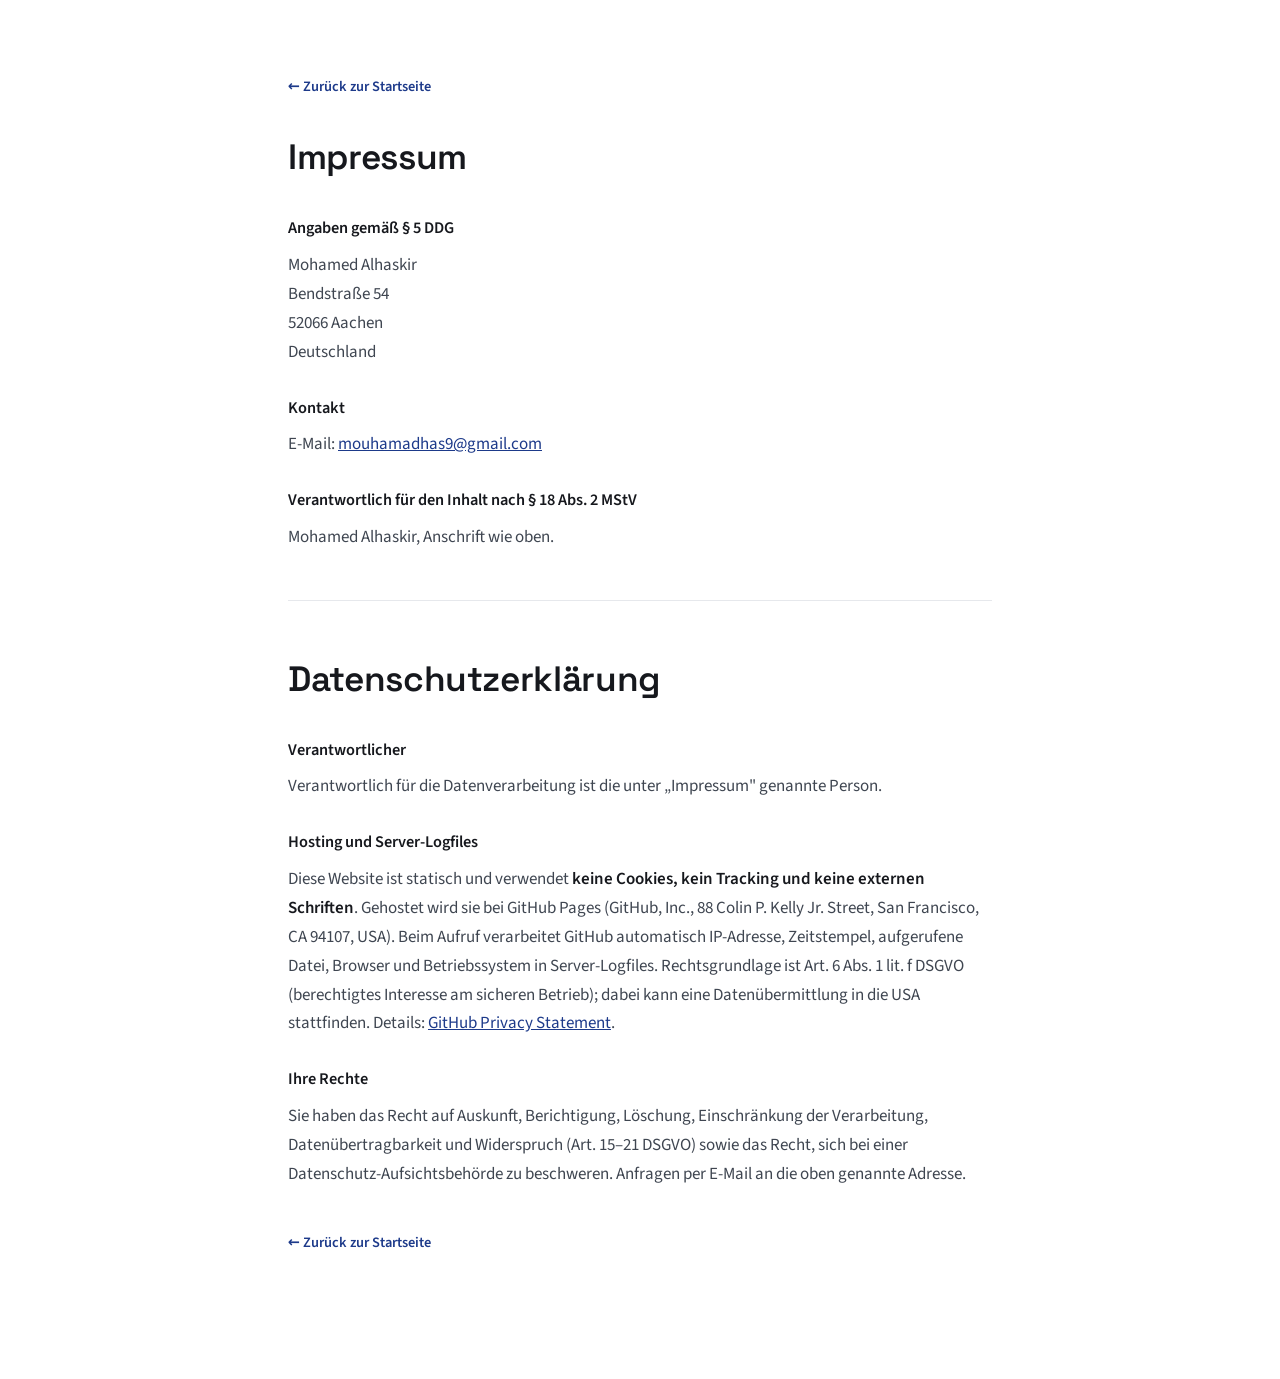
==== impressum.html @ d3989b25 "cv update" ====
<!DOCTYPE html>
<html lang="de">
<head>
    <meta charset="UTF-8">
    <meta name="viewport" content="width=device-width, initial-scale=1.0">
    <title>Impressum &amp; Datenschutz | Mohamed Alhaskir</title>
    <meta name="robots" content="noindex, follow">
    <link rel="canonical" href="https://mohamed-alhaskir.github.io/impressum.html">
    <link rel="icon" href="favicon.svg" type="image/svg+xml">
    <link rel="stylesheet" href="fonts.css">
    <link rel="stylesheet" href="style.css">
</head>
<body>
    <main class="legal">
        <a href="index.html" class="back">← Zurück zur Startseite</a>

        <h1>Impressum</h1>

        <h2>Angaben gemäß § 5 DDG</h2>
        <p>
            Mohamed Alhaskir<br>
            Bendstraße 54<br>
            52066 Aachen<br>
            Deutschland
        </p>

        <h2>Kontakt</h2>
        <p>
            E-Mail: <a href="mailto:mouhamadhas9@gmail.com">mouhamadhas9@gmail.com</a>
        </p>

        <h2>Verantwortlich für den Inhalt nach § 18 Abs. 2 MStV</h2>
        <p>Mohamed Alhaskir, Anschrift wie oben.</p>

        <hr style="border:0;border-top:1px solid var(--line);margin:48px 0;">

        <h2 id="datenschutz">Datenschutzerklärung</h2>

        <h2>Verantwortlicher</h2>
        <p>Verantwortlich für die Datenverarbeitung ist die unter „Impressum" genannte Person.</p>

        <h2>Hosting und Server-Logfiles</h2>
        <p>
            Diese Website ist statisch und verwendet <strong>keine Cookies, kein Tracking
            und keine externen Schriften</strong>. Gehostet wird sie bei GitHub Pages
            (GitHub, Inc., 88 Colin P. Kelly Jr. Street, San Francisco, CA 94107, USA).
            Beim Aufruf verarbeitet GitHub automatisch IP-Adresse, Zeitstempel, aufgerufene
            Datei, Browser und Betriebssystem in Server-Logfiles. Rechtsgrundlage ist
            Art. 6 Abs. 1 lit. f DSGVO (berechtigtes Interesse am sicheren Betrieb);
            dabei kann eine Datenübermittlung in die USA stattfinden. Details:
            <a href="https://docs.github.com/site-policy/privacy-policies/github-general-privacy-statement" target="_blank" rel="noopener">GitHub Privacy Statement</a>.
        </p>

        <h2>Ihre Rechte</h2>
        <p>
            Sie haben das Recht auf Auskunft, Berichtigung, Löschung, Einschränkung der
            Verarbeitung, Datenüber­tragbarkeit und Widerspruch (Art. 15–21 DSGVO) sowie
            das Recht, sich bei einer Datenschutz-Aufsichtsbehörde zu beschweren. Anfragen
            per E-Mail an die oben genannte Adresse.
        </p>

        <a href="index.html" class="back" style="margin-top:32px;">← Zurück zur Startseite</a>
    </main>
</body>
</html>
---- fonts.css ----
/* ===========================================================
   Self-hosted fonts (GDPR-clean — no third-party requests)
   Space Grotesk (name + titles) + Source Sans 3 (body),
   Latin subset, variable weight axis.
   Downloaded from Google Fonts (Open Font License).
   =========================================================== */

@font-face {
    font-family: 'Space Grotesk';
    font-style: normal;
    font-weight: 300 700;
    font-display: swap;
    src: url(fonts/space-grotesk-latin.woff2) format('woff2');
    unicode-range: U+0000-00FF, U+0131, U+0152-0153, U+02BB-02BC, U+02C6, U+02DA, U+02DC, U+0304, U+0308, U+0329, U+2000-206F, U+20AC, U+2122, U+2191, U+2193, U+2212, U+2215, U+FEFF, U+FFFD;
}

@font-face {
    font-family: 'Source Sans 3';
    font-style: normal;
    font-weight: 200 900;
    font-display: swap;
    src: url(fonts/source-sans-3-latin.woff2) format('woff2');
    unicode-range: U+0000-00FF, U+0131, U+0152-0153, U+02BB-02BC, U+02C6, U+02DA, U+02DC, U+0304, U+0308, U+0329, U+2000-206F, U+20AC, U+2122, U+2191, U+2193, U+2212, U+2215, U+FEFF, U+FFFD;
}
---- style.css ----
/* ===========================================================
   Mohamed Alhaskir — Medical AI Researcher
   Clean two-column layout · sticky sidebar · light · navy accent
   =========================================================== */

:root {
    --navy: #1d3a8a;
    --navy-dark: #16306f;
    --ink: #16181d;
    --body: #3f4651;
    --muted: #717a87;
    --line: #e6e8ec;
    --line-soft: #eef0f3;
    --bg: #ffffff;
    --accent-soft: #eef2fb;
    --sidebar-w: 380px;
    --content-max: 760px;
    --font-sans: "Source Sans 3", system-ui, -apple-system, "Segoe UI", sans-serif;
    --font-serif: "Space Grotesk", "Source Sans 3", system-ui, -apple-system, sans-serif;
}

* { margin: 0; padding: 0; box-sizing: border-box; }

html { scroll-behavior: smooth; }

body {
    font-family: var(--font-sans);
    color: var(--body);
    background: var(--bg);
    line-height: 1.7;
    font-size: 17px;
    -webkit-font-smoothing: antialiased;
    text-rendering: optimizeLegibility;
}

a { color: inherit; }
strong { color: var(--ink); font-weight: 600; }

/* ---------- Layout shell ---------- */
.layout { display: flex; align-items: flex-start; max-width: 1700px; margin: 0 auto; }

/* ---------- Sidebar ---------- */
.sidebar {
    width: var(--sidebar-w); flex: 0 0 var(--sidebar-w);
    position: sticky; top: 0; height: 100vh;
    padding: 64px 48px;
    border-right: 1px solid var(--line);
}
.sidebar-inner { display: flex; flex-direction: column; justify-content: space-between; height: 100%; }
.eyebrow {
    text-transform: uppercase; letter-spacing: 0.12em; font-size: 0.74rem;
    font-weight: 600; color: var(--navy); margin-bottom: 16px;
}
.sidebar h1 {
    font-family: var(--font-serif); font-weight: 600; color: var(--ink);
    font-size: 2.5rem; line-height: 1.05; letter-spacing: -0.02em;
}
.tagline { margin-top: 18px; font-size: 1rem; color: var(--body); max-width: 280px; }

.side-nav { margin-top: 40px; }
.side-nav ul { list-style: none; }
.side-nav li { margin: 2px 0; }
.side-link {
    display: inline-block; position: relative; padding: 4px 0 4px 0;
    color: var(--muted); text-decoration: none; font-size: 0.92rem; font-weight: 600;
    letter-spacing: 0.02em; transition: color .2s, padding .2s;
}
.side-link::before {
    content: ""; position: absolute; left: 0; top: 50%; width: 0; height: 1.5px;
    background: var(--ink); transition: width .25s; transform: translateY(-50%);
}
.side-link:hover { color: var(--ink); padding-left: 34px; }
.side-link:hover::before { width: 24px; }
.side-link.active { color: var(--ink); padding-left: 34px; }
.side-link.active::before { width: 24px; background: var(--navy); }

.sidebar-bottom { display: flex; flex-direction: column; gap: 22px; }
.side-contact { list-style: none; display: flex; flex-direction: column; gap: 8px; }
.side-contact a { color: var(--muted); text-decoration: none; font-size: 0.88rem; transition: color .2s; word-break: break-word; }
.side-contact a:hover { color: var(--navy); }

.heritage { margin: 4px 0 0; display: flex; flex-direction: column; align-items: flex-start; gap: 7px; }
.heritage-logos { display: flex; align-items: center; gap: 14px; }
.aleppo-logo { width: 96px; height: auto; opacity: 0.9; }
.charlemagne-logo { width: 120px; height: auto; opacity: 0.9; }

.btn {
    display: inline-flex; align-items: center; justify-content: center;
    padding: 11px 22px; border-radius: 7px; font-size: 0.9rem; font-weight: 600;
    text-decoration: none; transition: all .2s; cursor: pointer; border: 1px solid transparent;
    align-self: flex-start;
}
.btn-primary { background: var(--navy); color: #fff; }
.btn-primary:hover { background: var(--navy-dark); }

/* ---------- Content ---------- */
.content { flex: 1 1 auto; min-width: 0; padding: 72px 96px; max-width: none; }
.block { padding: 36px 0; }
.block:first-child { padding-top: 0; }
.block-title {
    font-family: var(--font-serif); font-weight: 600; color: var(--ink);
    font-size: 1.55rem; letter-spacing: -0.01em; margin-bottom: 30px;
    padding-bottom: 12px; border-bottom: 1px solid var(--line);
}
.block-title.sub { margin-top: 56px; }

/* ---------- About ---------- */
.about { display: block; }
.about-text p { margin-bottom: 18px; }
.interests { margin-top: 24px; display: flex; flex-wrap: wrap; gap: 9px; }
.interests span {
    font-size: 0.83rem; font-weight: 500; color: var(--navy);
    background: var(--accent-soft); padding: 6px 13px; border-radius: 999px;
}

/* ---------- Entries ---------- */
.entries { display: flex; flex-direction: column; gap: 30px; }
.entry-head { display: flex; justify-content: space-between; align-items: baseline; gap: 18px; }
.entry-head h3 { font-size: 1.08rem; font-weight: 600; color: var(--ink); }
.entry-head h3 a { color: inherit; text-decoration: none; border-bottom: 1px solid var(--line); transition: color .2s, border-color .2s; }
.entry-head h3 a:hover { color: var(--navy); border-color: var(--navy); }
.org { color: var(--muted); font-size: 0.9rem; margin-top: 3px; }
.date { color: var(--navy); font-size: 0.83rem; font-weight: 600; white-space: nowrap; }
.entry.compact { padding: 6px 0; }
.bullets { list-style: none; margin-top: 13px; }
.bullets li { position: relative; padding-left: 20px; margin-bottom: 10px; font-size: 0.97rem; }
.bullets li::before {
    content: ""; position: absolute; left: 0; top: 11px;
    width: 6px; height: 6px; border-radius: 50%; background: var(--navy);
}

/* ---------- Skills ---------- */
.skills { display: flex; flex-direction: column; }
.skill-row {
    display: grid; grid-template-columns: 210px 1fr; gap: 24px;
    padding: 20px 0; border-bottom: 1px solid var(--line-soft);
}
.skill-row:first-child { padding-top: 0; }
.skill-row:last-child { border-bottom: 0; padding-bottom: 0; }
.skill-row h3 { font-size: 0.98rem; font-weight: 600; color: var(--ink); }
.skill-row p { color: var(--body); font-size: 0.96rem; }

/* ---------- Publications ---------- */
.pubs { list-style: none; counter-reset: p; }
.pubs li {
    counter-increment: p; position: relative; padding: 18px 0 18px 44px;
    border-bottom: 1px solid var(--line-soft);
}
.pubs li:first-child { padding-top: 0; }
.pubs li:first-child::before { top: 0; }
.pubs li:last-child { border-bottom: 0; padding-bottom: 0; }
.pubs li::before {
    content: counter(p, decimal-leading-zero); position: absolute; left: 0; top: 18px;
    font-variant-numeric: tabular-nums; color: var(--muted); font-size: 0.92rem; font-weight: 600;
}
.pub-title { color: var(--ink); font-weight: 600; font-size: 1rem; line-height: 1.45; }
.pub-title a { color: inherit; text-decoration: none; transition: color .2s; }
.pub-title a:hover { color: var(--navy); text-decoration: underline; text-underline-offset: 3px; }
.pub-meta { color: var(--muted); font-size: 0.88rem; margin-top: 5px; }
.pubs-note { margin-top: 22px; font-size: 0.84rem; color: var(--muted); }
.pubs-note a { color: var(--navy); text-decoration: none; }
.pubs-note a:hover { text-decoration: underline; text-underline-offset: 3px; }
.tag {
    display: inline-block; margin-left: 6px; font-size: 0.7rem; font-weight: 600;
    color: var(--navy); background: var(--accent-soft); padding: 2px 9px; border-radius: 4px;
    vertical-align: middle;
}

/* ---------- Contact ---------- */
.contact-lede { font-size: 1.05rem; max-width: 560px; margin-bottom: 28px; }
.contact-list { display: grid; grid-template-columns: 1fr 1fr; gap: 1px; background: var(--line); border: 1px solid var(--line); border-radius: 10px; overflow: hidden; }
.contact-list a {
    background: #fff; padding: 18px 20px; text-decoration: none;
    display: flex; flex-direction: column; color: var(--ink); font-weight: 500;
    font-size: 0.95rem; transition: background .2s; word-break: break-word;
}
.contact-list a:hover { background: #fafbfc; }
.contact-list span {
    text-transform: uppercase; letter-spacing: 0.08em; font-size: 0.68rem;
    color: var(--muted); font-weight: 600; margin-bottom: 6px;
}

/* ---------- Content footer ---------- */
.content-footer {
    margin-top: 56px; padding-top: 24px; border-top: 1px solid var(--line);
    display: flex; justify-content: space-between; align-items: center; flex-wrap: wrap; gap: 10px;
}
.content-footer p { color: var(--muted); font-size: 0.88rem; }
.content-footer a { color: var(--muted); text-decoration: none; font-size: 0.88rem; transition: color .2s; }
.content-footer a:hover { color: var(--ink); }
.content-footer p a { font-size: inherit; }
.footer-links { display: flex; gap: 22px; flex-wrap: wrap; }

/* ---------- Legal page (Impressum) ---------- */
.legal { max-width: 760px; margin: 0 auto; padding: 72px 28px 96px; }
.legal .back { display: inline-block; margin-bottom: 28px; color: var(--navy); text-decoration: none; font-size: 0.9rem; font-weight: 600; }
.legal .back:hover { text-decoration: underline; text-underline-offset: 3px; }
.legal h1 { font-family: var(--font-serif); font-weight: 600; color: var(--ink); font-size: 2.2rem; letter-spacing: -0.01em; margin-bottom: 28px; }
.legal h2 { font-size: 1.02rem; font-weight: 600; color: var(--ink); margin: 28px 0 8px; }
.legal h2#datenschutz { font-family: var(--font-serif); font-size: 2.2rem; letter-spacing: -0.01em; margin: 0 0 28px; }
.legal p { color: var(--body); margin-bottom: 10px; }
.legal a { color: var(--navy); }
.legal .small { font-size: 0.88rem; color: var(--muted); margin-top: 40px; }

/* ---------- Reveal ---------- */
.reveal { opacity: 0; transform: translateY(14px); transition: opacity .6s ease, transform .6s ease; }
.reveal.visible { opacity: 1; transform: translateY(0); }

/* ---------- Mobile toggle (hidden on desktop) ---------- */
.nav-toggle {
    display: none;
    position: fixed; top: 16px; right: 16px; z-index: 100;
    width: 44px; height: 44px; padding: 0;
    background: var(--bg); border: 1px solid var(--line); border-radius: 8px;
    cursor: pointer;
    flex-direction: column; align-items: center; justify-content: center; gap: 5px;
}
.nav-toggle-bar {
    width: 20px; height: 2px; background: var(--ink); border-radius: 2px;
    transition: transform .2s, opacity .2s;
}
body.nav-open .nav-toggle-bar:nth-child(1) { transform: translateY(7px) rotate(45deg); }
body.nav-open .nav-toggle-bar:nth-child(2) { opacity: 0; }
body.nav-open .nav-toggle-bar:nth-child(3) { transform: translateY(-7px) rotate(-45deg); }

/* ---------- Responsive ---------- */
@media (max-width: 960px) {
    :root { --sidebar-w: 300px; }
    .sidebar { padding: 48px 36px; }
    .sidebar h1 { font-size: 2.1rem; }
    .content { padding: 56px 44px; }
}

@media (max-width: 720px) {
    .layout { flex-direction: column; }
    .sidebar {
        position: static; width: 100%; flex-basis: auto; height: auto;
        border-right: 0; border-bottom: 1px solid var(--line);
        padding: 44px 28px 32px;
    }
    .sidebar-inner { display: block; }
    .sidebar h1 { font-size: 2.3rem; }
    .tagline { max-width: 520px; }
    .nav-toggle { display: flex; }
    .side-nav { display: none; margin-top: 26px; }
    body.nav-open .side-nav { display: block; }
    .side-nav ul { display: flex; flex-direction: column; gap: 4px; }
    .side-link { padding: 6px 0 !important; }
    .side-link::before { display: none; }
    .side-link:hover, .side-link.active { padding-left: 0; }
    .sidebar-bottom { margin-top: 28px; }
    .content { padding: 40px 28px; max-width: 100%; }
    .skill-row { grid-template-columns: 1fr; gap: 6px; }
    .contact-list { grid-template-columns: 1fr; }
}

@media (max-width: 480px) {
    body { font-size: 16px; }
    .entry-head { flex-direction: column; gap: 4px; }
    .date { order: -1; }
}

@media (prefers-reduced-motion: reduce) {
    *, *::before, *::after { animation: none !important; transition: none !important; }
    html { scroll-behavior: auto; }
    .reveal { opacity: 1; transform: none; }
}

/* ---------- Dark mode ---------- */
@media (prefers-color-scheme: dark) {
    :root {
        --navy: #8aa9ff;
        --navy-dark: #a8bfff;
        --ink: #e6edf3;
        --body: #c9d1d9;
        --muted: #8b949e;
        --line: #30363d;
        --line-soft: #21262d;
        --bg: #0e1116;
        --accent-soft: rgba(138, 169, 255, 0.12);
    }
    .aleppo-logo, .charlemagne-logo { filter: invert(0.92); opacity: 0.85; }
    .contact-list a { background: #161b22; }
    .contact-list a:hover { background: #1c2128; }
    .nav-toggle { background: #161b22; }
    .btn-primary { color: #0e1116; }
}

/* ---------- Print stylesheet ---------- */
@media print {
    @page { margin: 18mm; }
    body { font-size: 11pt; line-height: 1.5; color: #000; background: #fff; }
    .layout { display: block; max-width: none; }
    .sidebar {
        position: static; width: 100%; height: auto; padding: 0 0 24px;
        border-right: 0; border-bottom: 1px solid #999;
    }
    .sidebar-inner { display: block; }
    .sidebar h1 { font-size: 22pt; }
    .nav-toggle, .side-nav, .btn, .heritage, .reveal { display: none !important; }
    .reveal { opacity: 1 !important; transform: none !important; }
    .content { padding: 24px 0 0; max-width: none; }
    .block { padding: 12px 0; page-break-inside: avoid; }
    .block-title { font-size: 13pt; margin-bottom: 12px; padding-bottom: 4px; }
    .entry, .pubs li, .skill-row { page-break-inside: avoid; }
    .interests span, .tag { background: transparent; color: #000; border: 1px solid #999; }
    .contact-list { display: block; border: 0; }
    .contact-list a { background: transparent; padding: 4px 0; border: 0; }
    .content-footer, .pubs-note { display: none; }
    a { color: #000; text-decoration: none; }
}
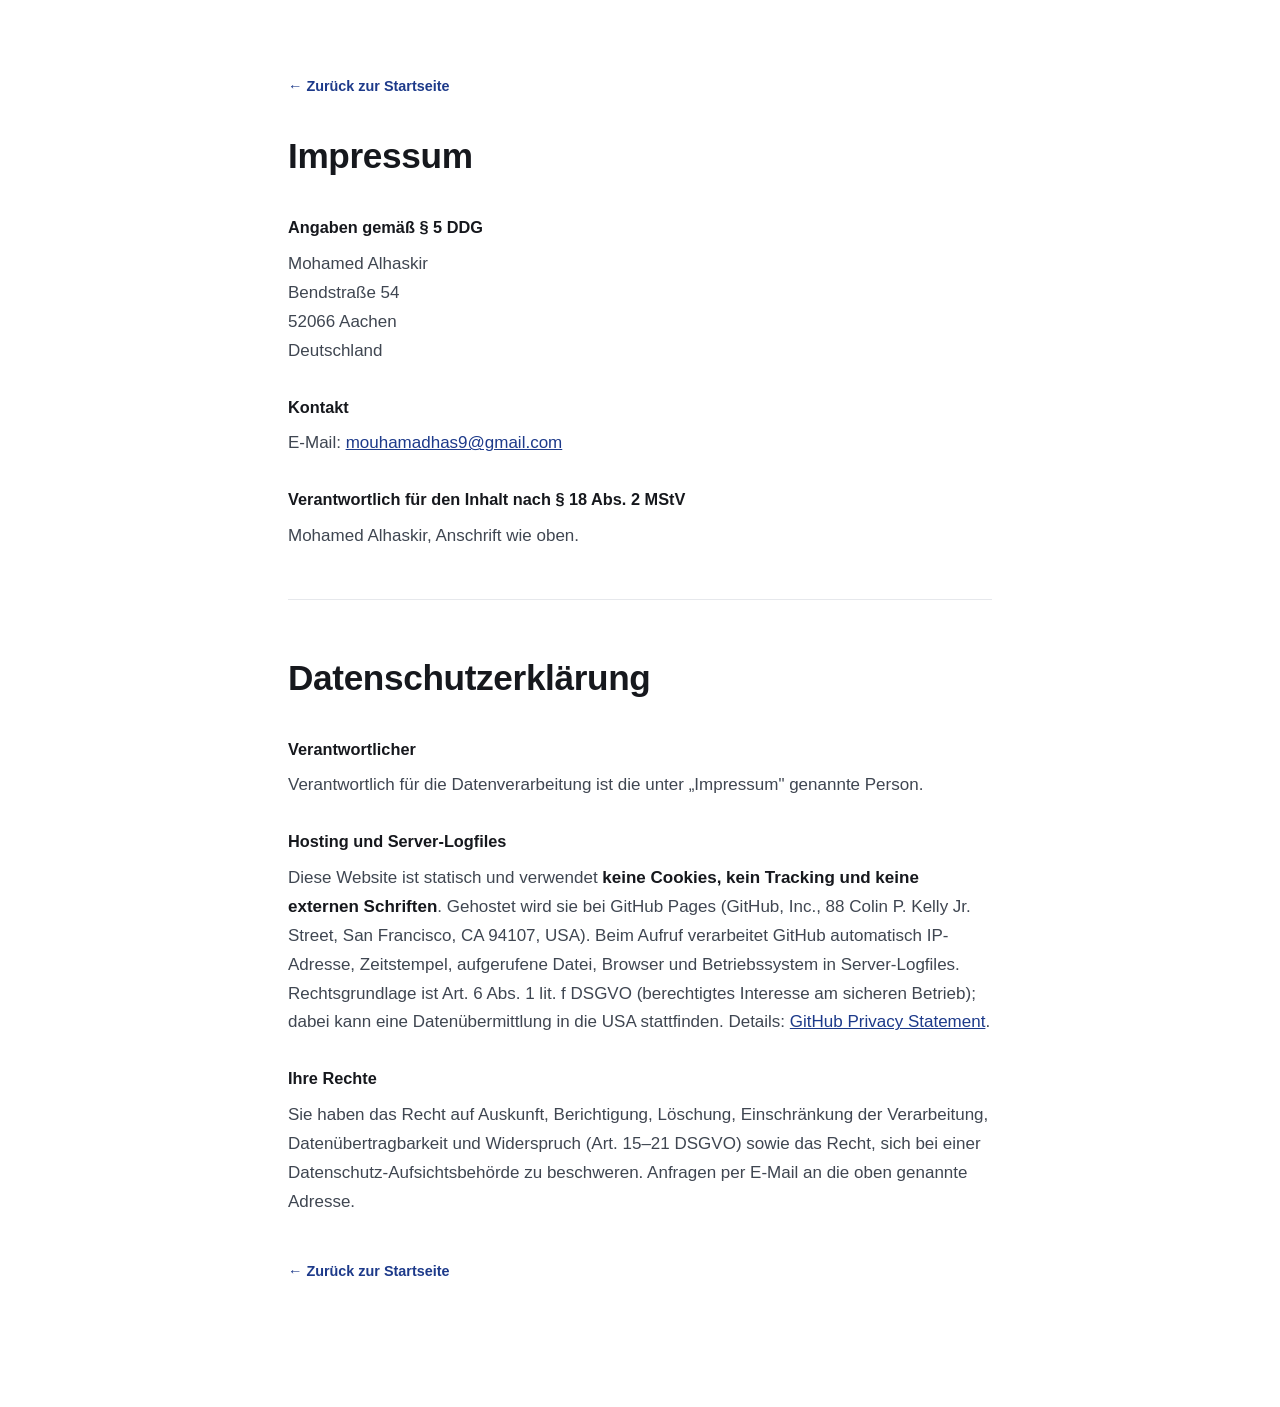
==== commit dfff223a: "cv update" ====
--- a/impressum.html
+++ b/impressum.html
@@ -7,7 +7,6 @@
     <meta name="robots" content="noindex, follow">
     <link rel="canonical" href="https://mohamed-alhaskir.github.io/impressum.html">
     <link rel="icon" href="favicon.svg" type="image/svg+xml">
-    <link rel="stylesheet" href="fonts.css">
     <link rel="stylesheet" href="style.css">
 </head>
 <body>
--- a/style.css
+++ b/style.css
@@ -15,8 +15,8 @@
     --accent-soft: #eef2fb;
     --sidebar-w: 380px;
     --content-max: 760px;
-    --font-sans: "Source Sans 3", system-ui, -apple-system, "Segoe UI", sans-serif;
-    --font-serif: "Space Grotesk", "Source Sans 3", system-ui, -apple-system, sans-serif;
+    --font-sans: Arial, "Liberation Sans", Helvetica, sans-serif;
+    --font-serif: Arial, "Liberation Sans", Helvetica, sans-serif;
 }
 
 * { margin: 0; padding: 0; box-sizing: border-box; }
